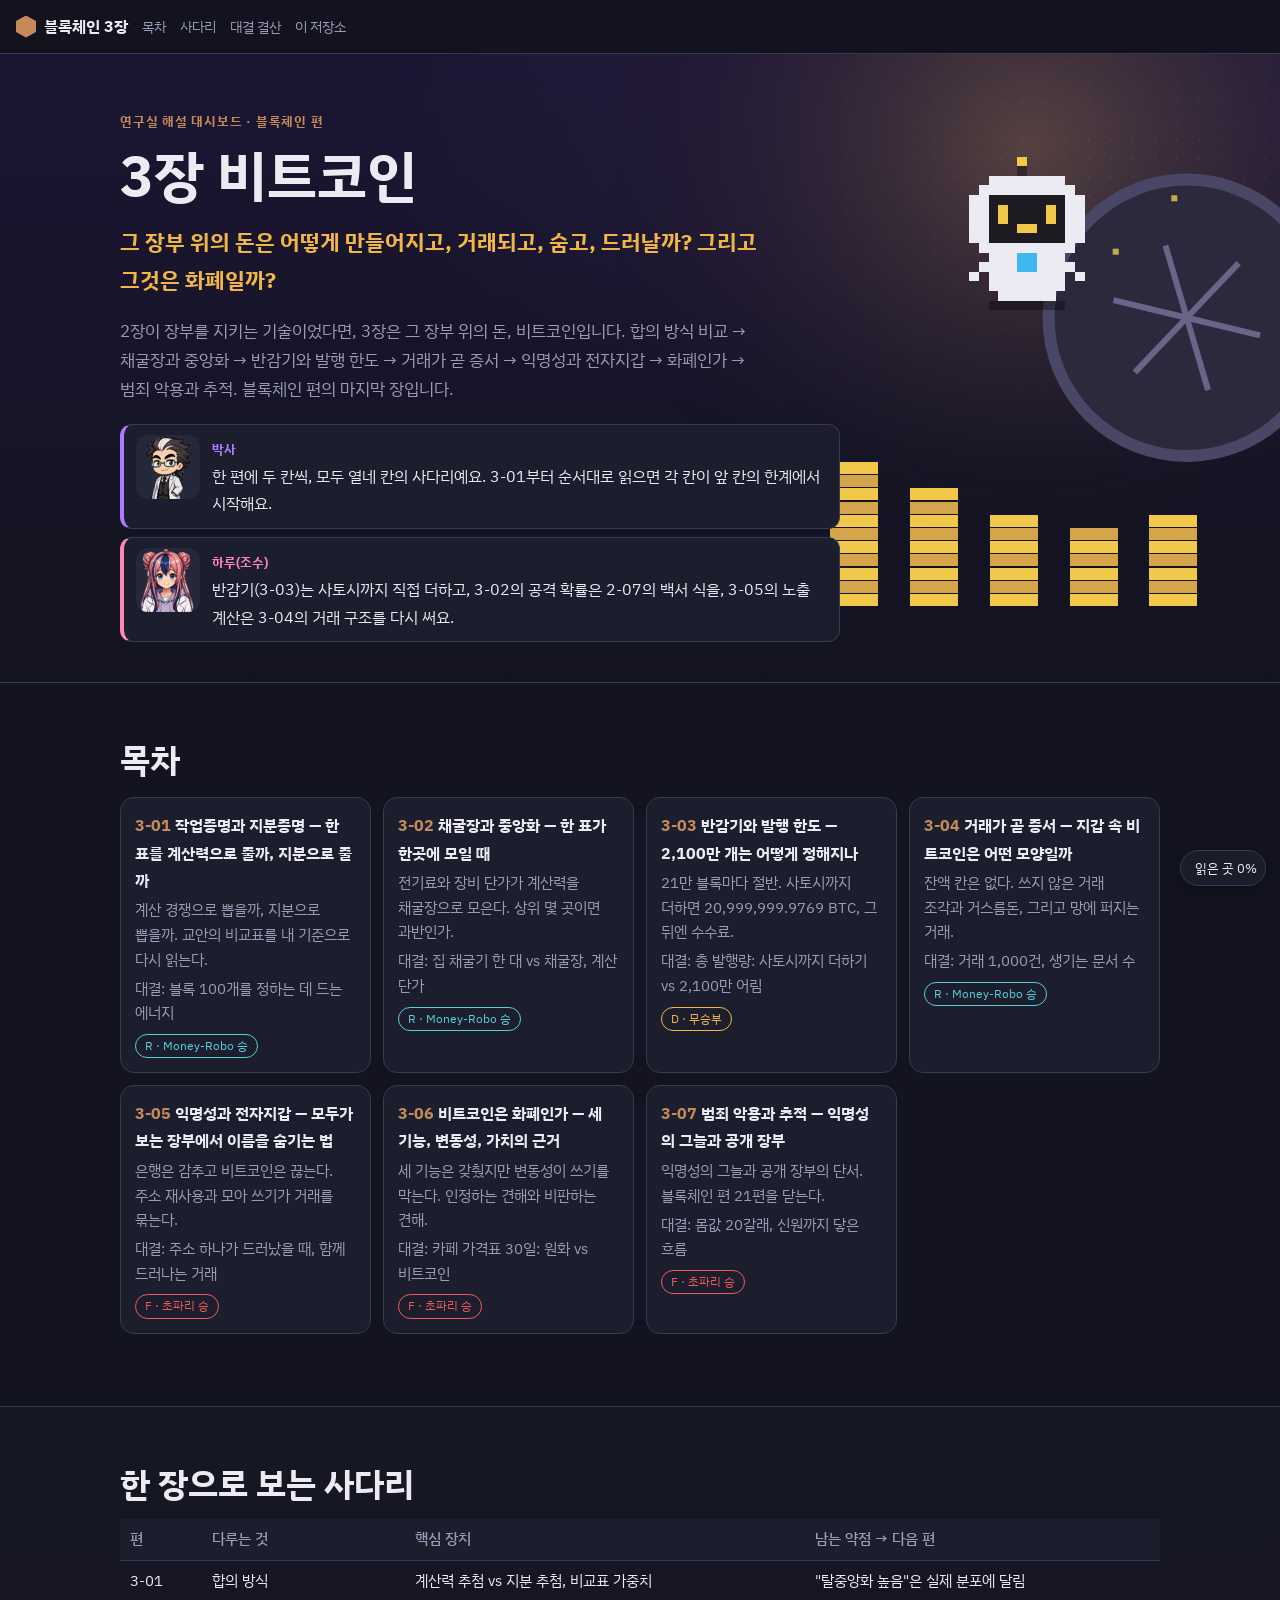
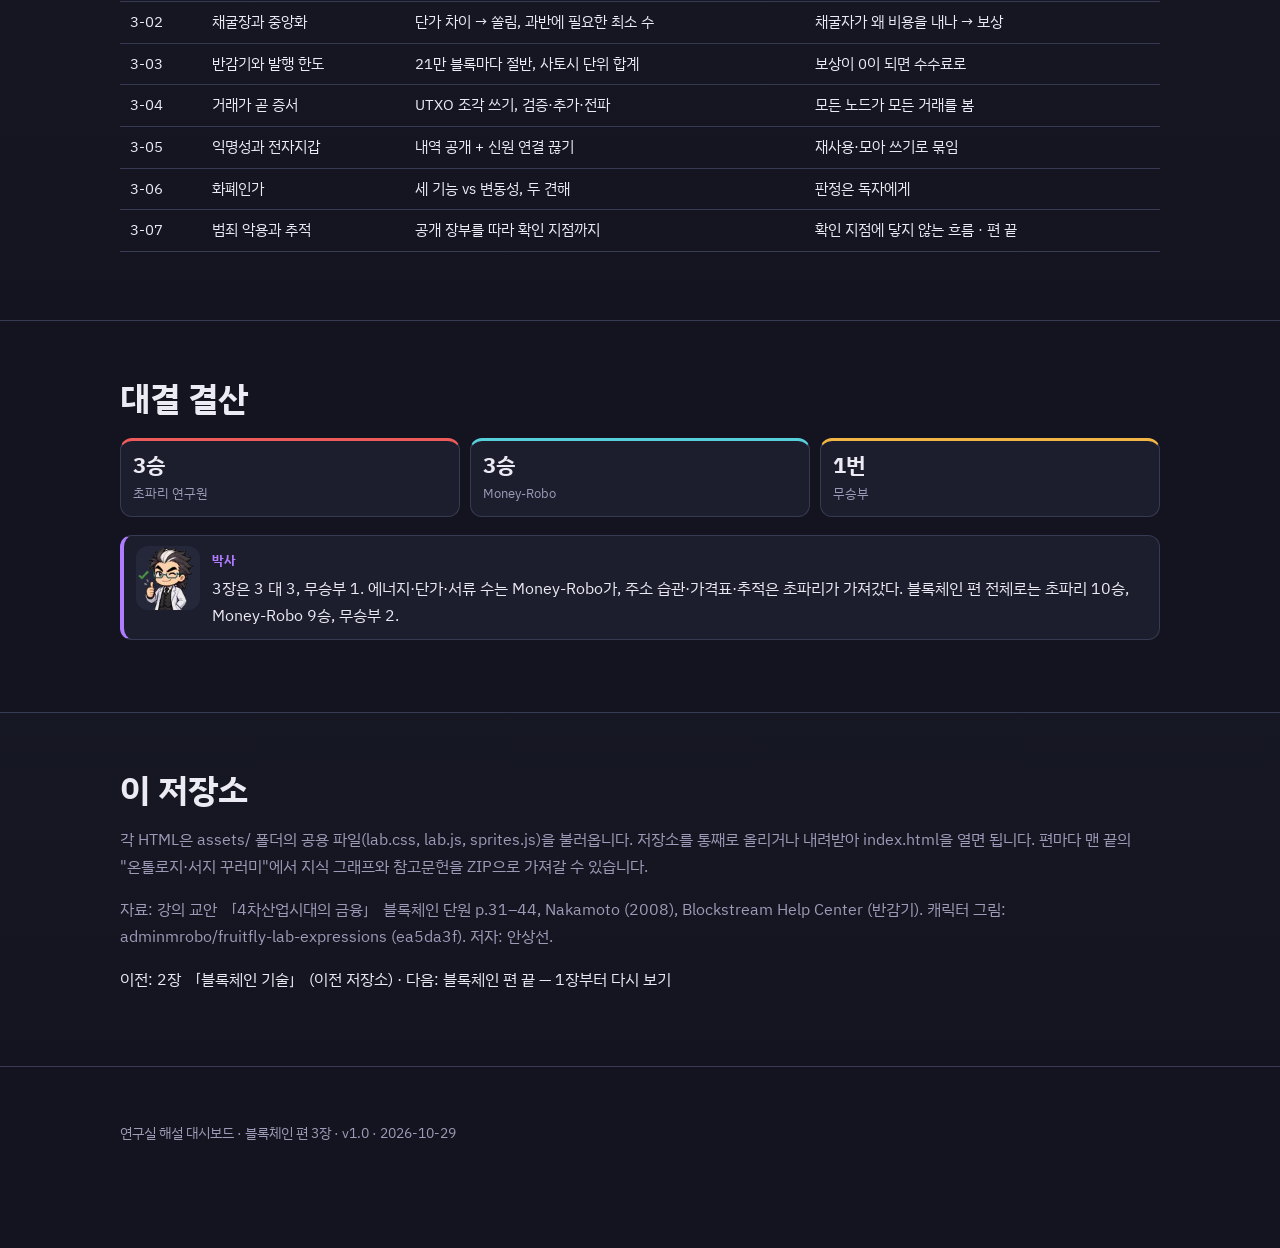
==== index.html @ 2d7704e0 "Add files via upload" ====
<!DOCTYPE html><html lang="ko"><head>
<meta charset="utf-8"><meta name="viewport" content="width=device-width, initial-scale=1, viewport-fit=cover">
<title>블록체인 3장 비트코인</title>
<meta name="description" content="블록체인 편 3장 「비트코인」 목차: 합의 방식, 채굴장, 반감기, 거래, 익명성, 화폐성, 범죄 악용과 추적의 일곱 편">
<link rel="preconnect" href="https://fonts.googleapis.com"><link rel="preconnect" href="https://fonts.gstatic.com" crossorigin>
<link href="https://fonts.googleapis.com/css2?family=IBM+Plex+Sans+KR:wght@400;500;700&display=swap" rel="stylesheet">
<link rel="stylesheet" href="assets/lab.css">
</head><body>
<div id="prog" aria-hidden="true"></div>
<nav class="top" aria-label="바로가기"><a class="logo" href="index.html"><i></i>블록체인 3장</a><a class="l" href="#toc">목차</a><a class="l" href="#ladder">사다리</a><a class="l" href="#score">대결 결산</a><a class="l" href="#about">이 저장소</a></nav>
<header class="hero" id="top"><div class="hex"></div>
  <div class="hero-bg" data-img="bg_ch3_index" role="img" aria-label="금화와 장부가 쌓인 회계실을 픽셀로 그린 배경"><canvas id="heroCv" aria-hidden="true"></canvas></div>
  <div class="wrap"><div class="hero-text">
    <div class="eyebrow">연구실 해설 대시보드 · 블록체인 편</div>
    <h1>3장 비트코인</h1>
    <p class="q">그 장부 위의 돈은 어떻게 만들어지고, 거래되고, 숨고, 드러날까? 그리고 그것은 화폐일까?</p>
    <p class="lead">2장이 장부를 지키는 기술이었다면, 3장은 그 장부 위의 돈, 비트코인입니다. 합의 방식 비교 → 채굴장과 중앙화 → 반감기와 발행 한도 → 거래가 곧 증서 → 익명성과 전자지갑 → 화폐인가 → 범죄 악용과 추적. 블록체인 편의 마지막 장입니다.</p></div>
    <div class="dialog"><div class="say " data-who="doc"><img class="who" data-who="doc" data-mood="front" data-img="doc_e08" alt="" aria-hidden="true"><div><b class="name">박사</b><p>한 편에 두 칸씩, 모두 열네 칸의 사다리예요. 3-01부터 순서대로 읽으면 각 칸이 앞 칸의 한계에서 시작해요.</p></div></div>
    <div class="say " data-who="asst"><img class="who" data-who="asst" data-mood="smile" data-img="asst_e13" alt="" aria-hidden="true"><div><b class="name">하루(조수)</b><p>반감기(3-03)는 사토시까지 직접 더하고, 3-02의 공격 확률은 2-07의 백서 식을, 3-05의 노출 계산은 3-04의 거래 구조를 다시 써요.</p></div></div></div>
  </div></header>
<section class="level" id="toc"><div class="wrap"><h2>목차</h2><div class="toc"><a href="3-01_pow-vs-pos.html"><span class="n">3-01</span> <b>작업증명과 지분증명 — 한 표를 계산력으로 줄까, 지분으로 줄까</b><p>계산 경쟁으로 뽑을까, 지분으로 뽑을까. 교안의 비교표를 내 기준으로 다시 읽는다.</p><p class="glabel">대결: 블록 100개를 정하는 데 드는 에너지</p><span class="res" style="color:var(--c-robo);border-color:var(--c-robo)">R · Money-Robo 승</span></a><a href="3-02_mining-farms.html"><span class="n">3-02</span> <b>채굴장과 중앙화 — 한 표가 한곳에 모일 때</b><p>전기료와 장비 단가가 계산력을 채굴장으로 모은다. 상위 몇 곳이면 과반인가.</p><p class="glabel">대결: 집 채굴기 한 대 vs 채굴장, 계산 단가</p><span class="res" style="color:var(--c-robo);border-color:var(--c-robo)">R · Money-Robo 승</span></a><a href="3-03_halving-and-cap.html"><span class="n">3-03</span> <b>반감기와 발행 한도 — 2,100만 개는 어떻게 정해지나</b><p>21만 블록마다 절반. 사토시까지 더하면 20,999,999.9769 BTC, 그 뒤엔 수수료.</p><p class="glabel">대결: 총 발행량: 사토시까지 더하기 vs 2,100만 어림</p><span class="res" style="color:var(--amber);border-color:var(--amber)">D · 무승부</span></a><a href="3-04_tx-is-the-note.html"><span class="n">3-04</span> <b>거래가 곧 증서 — 지갑 속 비트코인은 어떤 모양일까</b><p>잔액 칸은 없다. 쓰지 않은 거래 조각과 거스름돈, 그리고 망에 퍼지는 거래.</p><p class="glabel">대결: 거래 1,000건, 생기는 문서 수</p><span class="res" style="color:var(--c-robo);border-color:var(--c-robo)">R · Money-Robo 승</span></a><a href="3-05_pseudonymous-wallet.html"><span class="n">3-05</span> <b>익명성과 전자지갑 — 모두가 보는 장부에서 이름을 숨기는 법</b><p>은행은 감추고 비트코인은 끊는다. 주소 재사용과 모아 쓰기가 거래를 묶는다.</p><p class="glabel">대결: 주소 하나가 드러났을 때, 함께 드러나는 거래</p><span class="res" style="color:var(--c-fly);border-color:var(--c-fly)">F · 초파리 승</span></a><a href="3-06_is-it-money.html"><span class="n">3-06</span> <b>비트코인은 화폐인가 — 세 기능, 변동성, 가치의 근거</b><p>세 기능은 갖췄지만 변동성이 쓰기를 막는다. 인정하는 견해와 비판하는 견해.</p><p class="glabel">대결: 카페 가격표 30일: 원화 vs 비트코인</p><span class="res" style="color:var(--c-fly);border-color:var(--c-fly)">F · 초파리 승</span></a><a href="3-07_misuse-and-tracing.html"><span class="n">3-07</span> <b>범죄 악용과 추적 — 익명성의 그늘과 공개 장부</b><p>익명성의 그늘과 공개 장부의 단서. 블록체인 편 21편을 닫는다.</p><p class="glabel">대결: 몸값 20갈래, 신원까지 닿은 흐름</p><span class="res" style="color:var(--c-fly);border-color:var(--c-fly)">F · 초파리 승</span></a></div></div></section>
<section class="level" id="ladder"><div class="wrap"><h2>한 장으로 보는 사다리</h2>
  <div class="tw"><table class="tb"><thead><tr><th>편</th><th>다루는 것</th><th>핵심 장치</th><th>남는 약점 → 다음 편</th></tr></thead><tbody>
  <tr><td>3-01</td><td>합의 방식</td><td>계산력 추첨 vs 지분 추첨, 비교표 가중치</td><td>"탈중앙화 높음"은 실제 분포에 달림</td></tr>
  <tr><td>3-02</td><td>채굴장과 중앙화</td><td>단가 차이 → 쏠림, 과반에 필요한 최소 수</td><td>채굴자가 왜 비용을 내나 → 보상</td></tr>
  <tr><td>3-03</td><td>반감기와 발행 한도</td><td>21만 블록마다 절반, 사토시 단위 합계</td><td>보상이 0이 되면 수수료로</td></tr>
  <tr><td>3-04</td><td>거래가 곧 증서</td><td>UTXO 조각 쓰기, 검증·추가·전파</td><td>모든 노드가 모든 거래를 봄</td></tr>
  <tr><td>3-05</td><td>익명성과 전자지갑</td><td>내역 공개 + 신원 연결 끊기</td><td>재사용·모아 쓰기로 묶임</td></tr>
  <tr><td>3-06</td><td>화폐인가</td><td>세 기능 vs 변동성, 두 견해</td><td>판정은 독자에게</td></tr>
  <tr><td>3-07</td><td>범죄 악용과 추적</td><td>공개 장부를 따라 확인 지점까지</td><td>확인 지점에 닿지 않는 흐름 · 편 끝</td></tr></tbody></table></div>
</div></section>
<section class="level" id="score"><div class="wrap"><h2>대결 결산</h2>
  <section class="kpis"><div class="kpi" style="border-top-color:var(--c-fly)"><b>3승</b><span>초파리 연구원</span></div><div class="kpi" style="border-top-color:var(--c-robo)"><b>3승</b><span>Money-Robo</span></div><div class="kpi a"><b>1번</b><span>무승부</span></div></section>
  <div class="say " data-who="doc"><img class="who" data-who="doc" data-mood="judge" data-img="doc_e10" alt="" aria-hidden="true"><div><b class="name">박사</b><p>3장은 3 대 3, 무승부 1. 에너지·단가·서류 수는 Money-Robo가, 주소 습관·가격표·추적은 초파리가 가져갔다. 블록체인 편 전체로는 초파리 10승, Money-Robo 9승, 무승부 2.</p></div></div>
</div></section>
<section class="level" id="about"><div class="wrap"><h2>이 저장소</h2>
  <p class="sub">각 HTML은 assets/ 폴더의 공용 파일(lab.css, lab.js, sprites.js)을 불러옵니다. 저장소를 통째로 올리거나 내려받아 index.html을 열면 됩니다. 편마다 맨 끝의 "온톨로지·서지 꾸러미"에서 지식 그래프와 참고문헌을 ZIP으로 가져갈 수 있습니다.</p>
  <p class="sub">자료: 강의 교안 「4차산업시대의 금융」 블록체인 단원 p.31–44, Nakamoto (2008), Blockstream Help Center (반감기). 캐릭터 그림: adminmrobo/fruitfly-lab-expressions (ea5da3f). 저자: 안상선.</p>
  <p class="pn">이전: 2장 「블록체인 기술」 (이전 저장소) · 다음: 블록체인 편 끝 — 1장부터 다시 보기</p>
</div></section>
<footer><div class="wrap"><p>연구실 해설 대시보드 · 블록체인 편 3장 · v1.0 · 2026-10-29</p></div></footer>
<div id="tip"></div><div id="study"><span id="stTxt">읽은 곳 0%</span><button id="stBtn" hidden>밑줄</button></div>
<script src="assets/sprites.js"></script><script src="assets/lab.js"></script>
<script>Cast.fill();heroArt('C');requestAnimationFrame(loop);addEventListener('scroll',function(){var h=document.documentElement,p=Math.round(100*h.scrollTop/Math.max(1,h.scrollHeight-h.clientHeight));$('#prog').style.width=p+'%';$('#stTxt').textContent='읽은 곳 '+p+'%';},{passive:true});</script>
</body></html>
---- assets/lab.css ----
:root{
  --bg:#13141f; --panel:#1c1e2d; --panel2:#25283a; --rule:#363a52;
  --text:#eceaf3; --muted:#9d9bb8;
  --stain:#d672d6; --gfp:#5ee39c; --eye:#f0604d; --amber:#f1b646; --info:#82b8ff;
  --c-doc:#b07cff; --c-asst:#ff86b8; --c-fly:#ef5b5b; --c-robo:#57d0dc;
  --accent:#c48a5a;
  color-scheme:dark;
}
*{box-sizing:border-box}
html{scroll-behavior:smooth;scroll-padding-top:64px}
body{margin:0;background:var(--bg);color:var(--text);font:16px/1.7 "IBM Plex Sans KR","Apple SD Gothic Neo","Malgun Gothic","Noto Sans KR",system-ui,sans-serif;overflow-x:hidden}
h1,h2{text-wrap:balance}
h1,h2,h3,h4,p,li,td,th{word-break:keep-all;overflow-wrap:anywhere}
h1{font-size:clamp(32px,5vw,56px);line-height:1.15;margin:.2em 0 .3em}
h2{font-size:clamp(24px,3vw,34px);line-height:1.25;margin:0 0 .4em}
h3{font-size:19px;margin:1.4em 0 .5em}
h4{margin:0 0 .4em;font-size:16px}
a{color:var(--info)}
code,.mono{font-family:ui-monospace,"SFMono-Regular",Menlo,Consolas,monospace;font-size:.92em}
.wrap{max-width:1080px;margin:0 auto;padding-left:max(20px,env(safe-area-inset-left,0px));padding-right:max(20px,env(safe-area-inset-right,0px))}
@media (max-width:520px){.wrap{padding-left:max(16px,env(safe-area-inset-left,0px));padding-right:max(16px,env(safe-area-inset-right,0px))}}
body::before{content:"";position:fixed;inset:0 0 auto;height:env(safe-area-inset-top,0px);z-index:55;background:#13141f}
button{font:inherit}
:focus-visible{outline:2px solid var(--amber);outline-offset:2px}

/* nav */
nav.top{position:sticky;top:env(safe-area-inset-top,0px);z-index:50;height:54px;display:flex;align-items:center;gap:14px;padding-left:max(16px,env(safe-area-inset-left,0px));padding-right:max(16px,env(safe-area-inset-right,0px));background:rgba(19,20,31,.82);backdrop-filter:blur(10px);-webkit-backdrop-filter:blur(10px);border-bottom:1px solid var(--rule);overflow-x:auto;white-space:nowrap;scrollbar-width:none}
nav.top::-webkit-scrollbar{display:none}
nav.top .logo{font-weight:700;color:var(--text);text-decoration:none;display:flex;align-items:center;gap:8px;flex:0 0 auto}
nav.top .logo i{width:20px;height:22px;background:var(--accent);clip-path:polygon(50% 0,100% 25%,100% 75%,50% 100%,0 75%,0 25%);display:inline-block}
nav.top a.l{color:var(--muted);text-decoration:none;font-size:14px;flex:0 0 auto}
nav.top a.l:hover{color:var(--text)}
#prog{position:fixed;top:0;left:0;height:3px;background:var(--gfp);width:0;z-index:60}

/* hero */
header.hero{position:relative;overflow:hidden;padding:56px 0 40px;border-bottom:1px solid var(--rule);background:radial-gradient(1200px 600px at 85% 10%,#2a2040 0%,transparent 60%),linear-gradient(180deg,#1b1533,#13141f)}
header.hero .hex{position:absolute;inset:0;pointer-events:none;opacity:.5;
  background-image:radial-gradient(circle at 50% 50%,rgba(196,138,90,.18) 1.2px,transparent 1.6px);background-size:22px 19px;
  -webkit-mask-image:radial-gradient(600px 420px at 88% 18%,#000 0%,transparent 75%);mask-image:radial-gradient(600px 420px at 88% 18%,#000 0%,transparent 75%)}
.hero-bg{position:absolute;right:0;top:0;width:52%;height:100%;pointer-events:none}
.hero-bg canvas{width:100%;height:100%;display:block;image-rendering:pixelated}
.hero-text{position:relative;max-width:640px}
header.hero .wrap{position:relative;z-index:1}
.eyebrow{color:var(--accent);font-weight:700;letter-spacing:.06em;font-size:13px}
.lead{color:var(--muted);font-size:17px}
.q{font-size:clamp(18px,2.2vw,22px);font-weight:700;color:var(--amber);margin:.4em 0 .8em}
@media (max-width:980px){.hero-bg{opacity:.22;width:100%}}

/* kpis */
.kpis{display:grid;grid-template-columns:repeat(auto-fit,minmax(150px,1fr));gap:10px;margin:18px 0}
.kpi{background:var(--panel);border:1px solid var(--rule);border-radius:12px;padding:10px 12px;border-top:3px solid var(--muted)}
.kpi b{display:block;font-size:22px;font-variant-numeric:tabular-nums;line-height:1.3}
.kpi span{font-size:13px;color:var(--muted)}
.kpi sup{color:var(--amber);font-size:11px}
.kpi.g{border-top-color:var(--gfp)}.kpi.m{border-top-color:var(--stain)}.kpi.r{border-top-color:var(--eye)}.kpi.a{border-top-color:var(--amber)}
@media (max-width:460px){.kpis{grid-template-columns:1fr 1fr}}

/* dialog */
.dialog{position:relative;display:grid;gap:8px;margin-top:20px;max-width:720px}
.say{display:flex;gap:12px;align-items:flex-start;background:var(--panel);border:1px solid var(--rule);border-left:4px solid var(--muted);border-radius:12px;padding:10px 12px;margin:16px 0}
.dialog .say{margin:0}
.say p{margin:.1em 0 0}
.say .name{font-size:13px}
.say[data-who=doc]{border-left-color:var(--c-doc)}.say[data-who=doc] .name{color:var(--c-doc)}
.say[data-who=asst]{border-left-color:var(--c-asst)}.say[data-who=asst] .name{color:var(--c-asst)}
.say[data-who=fly]{border-left-color:var(--c-fly)}.say[data-who=fly] .name{color:var(--c-fly)}
.say[data-who=robo]{border-left-color:var(--c-robo)}.say[data-who=robo] .name{color:var(--c-robo)}
img.who{width:64px;height:64px;flex:0 0 64px;object-fit:contain;image-rendering:auto;background:var(--panel2);border-radius:12px}
@media (max-width:520px){img.who{width:52px;height:52px;flex-basis:52px}}

/* sections */
section.level{padding:56px 0;border-bottom:1px solid var(--rule)}
section.level:nth-of-type(even){background:linear-gradient(180deg,rgba(28,30,45,.35),transparent)}
.sub{color:var(--muted);margin:0 0 1em}
.steps{display:grid;grid-template-columns:repeat(3,1fr);gap:12px;margin:16px 0}
.steps>div{background:var(--panel);border:1px solid var(--rule);border-radius:14px;padding:14px}
.steps b.n{display:inline-grid;place-items:center;width:28px;height:30px;background:var(--accent);color:#13141f;clip-path:polygon(50% 0,100% 25%,100% 75%,50% 100%,0 75%,0 25%);font-size:14px;margin-right:6px}
@media (max-width:860px){.steps{grid-template-columns:1fr}}
.cast{display:grid;grid-template-columns:repeat(4,1fr);gap:12px;margin:16px 0}
.cast>div{background:var(--panel);border:1px solid var(--rule);border-radius:14px;padding:12px;display:flex;gap:10px;align-items:flex-start}
.cast b{display:block}
.cast small{color:var(--muted);display:block;line-height:1.5}
@media (max-width:860px){.cast{grid-template-columns:1fr 1fr}}
@media (max-width:520px){.cast{grid-template-columns:1fr}}

.lvhead{display:flex;flex-wrap:wrap;align-items:center;gap:6px 14px;margin-bottom:14px}
.lvhead h2{margin:0;flex:1 1 300px}
.lvhead .sub{flex:1 1 100%;margin:0}
.hexno{width:58px;height:64px;flex:0 0 58px;display:grid;place-items:center;background:var(--accent);color:#13141f;font-weight:700;font-size:24px;line-height:1;clip-path:polygon(50% 0,100% 25%,100% 75%,50% 100%,0 75%,0 25%);text-align:center}
.hexno small{display:block;font-size:10px;font-weight:500;margin-top:2px}
.lvtag{display:inline-block;font-size:12.5px;padding:2px 10px;border-radius:999px;border:1px solid var(--rule);color:var(--muted);margin:2px 6px 2px 0;background:var(--panel)}
.lvtag.g{color:var(--gfp);border-color:rgba(94,227,156,.4)}
.lvtag.r{color:var(--eye);border-color:rgba(240,96,77,.4)}

.pair{display:grid;grid-template-columns:1fr 1fr;gap:12px;margin:16px 0}
.pair>div{background:var(--panel);border:1px solid var(--rule);border-radius:14px;padding:14px}
.pair p{margin:.3em 0 0}
.tag{display:inline-block;font-size:12.5px;font-weight:700;padding:2px 10px;border-radius:6px}
.tag.fly{background:rgba(240,96,77,.14);color:var(--eye)}
.tag.nn{background:rgba(214,114,214,.14);color:var(--stain)}
.pair .lim{margin-top:8px}
@media (max-width:760px){.pair{grid-template-columns:1fr}}

.panel{background:var(--panel);border:1px solid var(--rule);border-radius:16px;padding:14px;margin:16px 0}
.panel h3{margin:.8em 0 .4em;color:var(--info);font-size:16px}
.panel h3:first-child{margin-top:0}
.cwrap{overflow-x:auto;border-radius:10px;background:#161826;border:1px solid var(--rule)}
.cwrap canvas{display:block;width:100%}
.cwrap canvas.wide{min-width:680px}
.ctrl{display:flex;flex-wrap:wrap;gap:10px 18px;align-items:center;margin:12px 0 4px}
.group{display:flex;flex-wrap:wrap;align-items:center;gap:6px}
.glabel{font-size:13px;color:var(--muted)}
.val{font-variant-numeric:tabular-nums;min-width:3ch;font-weight:700}
.bt{background:var(--panel2);color:var(--text);border:1px solid var(--rule);border-radius:9px;padding:6px 12px;cursor:pointer;font-size:14px}
.bt:hover{border-color:var(--muted)}
.bt.primary{background:rgba(94,227,156,.14);border-color:rgba(94,227,156,.55);color:var(--gfp)}
.bt.warn{background:rgba(240,96,77,.12);border-color:rgba(240,96,77,.5);color:#ff8f80}
.bt[aria-pressed=true]{background:var(--gfp);color:#13141f;border-color:var(--gfp)}
.bt.warn[aria-pressed=true]{background:var(--eye);color:#13141f;border-color:var(--eye)}
input[type=range]{accent-color:var(--gfp);width:150px}
input[type=text]{background:#161826;color:var(--text);border:1px solid var(--rule);border-radius:8px;padding:7px 10px;font:inherit;width:100%}
.eq{background:#161826;border:1px dashed var(--rule);border-radius:10px;padding:8px 12px;font-variant-numeric:tabular-nums;margin:8px 0;overflow-x:auto}
.eq b{color:var(--gfp)}.eq em{color:var(--stain);font-style:normal}.eq i{color:var(--amber);font-style:normal}
.insight p{margin:.4em 0;padding:8px 12px;border-radius:10px;background:var(--panel2);border-left:3px solid var(--muted)}
.insight p.g{border-left-color:var(--gfp)}.insight p.m{border-left-color:var(--stain)}.insight p.r{border-left-color:var(--eye)}.insight p.a{border-left-color:var(--amber)}
.flow{display:flex;flex-wrap:wrap;gap:6px;margin:10px 0}
.flow span.s{font-size:13px;padding:3px 10px;border-radius:999px;background:var(--panel2);border:1px solid var(--rule);color:var(--muted)}
.flow span.s.on{border-color:var(--gfp);color:var(--gfp)}
.flow span.s.done{color:var(--text)}

.explain{background:rgba(241,182,70,.07);border:1px solid rgba(241,182,70,.35);border-radius:14px;padding:14px 16px;margin:16px 0}
.explain h4{color:var(--amber)}
.explain ol,.explain ul{margin:.3em 0;padding-left:1.3em}
.explain .lim,.lim{color:var(--muted);font-size:14px}
.lim::before{content:"비유의 한계 · ";color:var(--amber);font-weight:700}
.explain .limit{color:#ffb3a8}
details.math{background:var(--panel);border:1px solid var(--rule);border-radius:12px;padding:10px 14px;margin:12px 0}
details.math summary{cursor:pointer;color:var(--info);font-weight:700}
.bridge{border-radius:14px;padding:12px 14px;margin:12px 0;border:1px solid}
.bridge.gen{background:rgba(130,184,255,.07);border-color:rgba(130,184,255,.4)}
.bridge.field{background:rgba(240,96,77,.07);border-color:rgba(240,96,77,.4)}
.bridge h4{margin:0 0 .3em}
.bridge.gen h4{color:var(--info)}.bridge.field h4{color:var(--eye)}
.bridge p{margin:.2em 0}

.tw{overflow-x:auto;margin:12px 0}
table.tb{border-collapse:collapse;width:100%;min-width:560px;font-size:14.5px}
.tb th,.tb td{border-bottom:1px solid var(--rule);padding:8px 10px;text-align:left;vertical-align:top}
.tb th{color:var(--muted);font-weight:500;background:var(--panel)}
.tb td.g{color:var(--gfp)}.tb td.r{color:#ff8f80}

/* hash blocks */
.hashbox{font-family:ui-monospace,Menlo,Consolas,monospace;font-size:13px;word-break:break-all;background:#161826;border:1px solid var(--rule);border-radius:8px;padding:8px 10px;margin:6px 0}
.hashbox mark{background:rgba(240,96,77,.28);color:#ffd2cc;border-radius:2px}
.chain{display:grid;grid-template-columns:repeat(4,minmax(200px,1fr));gap:10px;overflow-x:auto;padding-bottom:4px}
.blk{background:var(--panel2);border:1px solid var(--rule);border-top:3px solid var(--gfp);border-radius:12px;padding:10px;font-size:13px;min-width:200px}
.blk.bad{border-top-color:var(--eye);background:rgba(240,96,77,.08)}
.blk .h{font-family:ui-monospace,Menlo,Consolas,monospace;font-size:12px;word-break:break-all;color:var(--muted)}
.blk .h.bad{color:#ff8f80}
.blk b{font-size:14px}

/* cards grid */
.cards{display:grid;grid-template-columns:repeat(3,1fr);gap:12px;margin:14px 0}
.cards>div{background:var(--panel);border:1px solid var(--rule);border-radius:14px;padding:14px}
.cards h4{margin-bottom:.2em}
.cards p{margin:.2em 0;font-size:15px}
@media (max-width:860px){.cards{grid-template-columns:1fr}}

/* duel */
.duel{background:var(--panel);border:1px solid var(--rule);border-radius:18px;padding:16px;margin:16px 0}
.duelhead{display:grid;grid-template-columns:1fr auto 1fr;align-items:center;gap:10px;text-align:center}
.duelhead img[data-who]{width:144px;height:144px;object-fit:contain;max-width:100%}
@media (max-width:520px){.duelhead img[data-who]{width:104px;height:104px}}
.vs{font-weight:700;font-size:28px;color:var(--amber)}
.choices{display:grid;grid-template-columns:1fr 1fr;gap:12px;margin:12px 0}
.choice{background:var(--panel2);border:1px solid var(--rule);border-radius:12px;padding:12px}
.choice.fly{border-top:3px solid var(--c-fly)}.choice.robo{border-top:3px solid var(--c-robo)}
.choice p{margin:.2em 0}
@media (max-width:620px){.choices{grid-template-columns:1fr}}
.guess{display:flex;flex-wrap:wrap;gap:8px;justify-content:center;margin:10px 0}
.duel .after{display:none}
.duel.open .after{display:block}
.bars{display:grid;gap:10px;margin:12px 0}
.barrow{display:grid;grid-template-columns:150px 1fr 120px;align-items:center;gap:10px;font-variant-numeric:tabular-nums}
.barrow .track{height:22px;background:#161826;border-radius:6px;overflow:hidden;border:1px solid var(--rule)}
.barrow .fill{height:100%;border-radius:6px}
.barrow b{font-size:18px;text-align:right}
@media (max-width:520px){.barrow{grid-template-columns:96px 1fr 80px;font-size:13px}}
.score{display:flex;justify-content:center;gap:24px;font-weight:700;margin:6px 0}
.score span.f{color:var(--c-fly)}.score span.r{color:var(--c-robo)}
.verdict{border-left-color:var(--c-doc)}

/* quiz */
.quiz{background:rgba(130,184,255,.06);border:1px solid rgba(130,184,255,.35);border-radius:14px;padding:12px 14px;margin:16px 0}
.quiz .qq{margin:10px 0}
.quiz .qq>p{margin:.2em 0 .4em;font-weight:700}
.quiz .qq>p:first-child::before{content:"Q. ";color:var(--info)}
.quiz .opts{display:flex;flex-wrap:wrap;gap:6px}
.quiz .opt{background:var(--panel2);border:1px solid var(--rule);color:var(--text);border-radius:9px;padding:5px 11px;cursor:pointer;font-size:14px;text-align:left}
.quiz .opt.ok{border-color:var(--gfp);color:var(--gfp)}
.quiz .opt.no{border-color:var(--eye);color:#ff8f80}
.quiz .fb{font-size:14px;margin:.4em 0 0;color:var(--muted)}
.quiz h4{color:var(--info)}

/* tooltip */
.jt{border-bottom:1.5px dotted var(--amber);cursor:help}
#tip{position:fixed;z-index:80;max-width:300px;background:#232638;border:1px solid var(--amber);border-radius:10px;padding:8px 11px;font-size:14px;line-height:1.55;display:none;box-shadow:0 6px 24px rgba(0,0,0,.4)}
#tip b{color:var(--amber)}#tip small{color:var(--muted);margin-left:6px}
#study{position:fixed;right:calc(14px + env(safe-area-inset-right,0px));bottom:calc(14px + env(safe-area-inset-bottom,0px));z-index:70;background:rgba(28,30,45,.94);border:1px solid var(--rule);border-radius:999px;padding:6px 8px 6px 14px;font-size:13px;display:flex;align-items:center;gap:10px;box-shadow:0 4px 18px rgba(0,0,0,.35)}
#study button{background:var(--panel2);border:1px solid var(--rule);color:var(--amber);border-radius:999px;padding:3px 10px;cursor:pointer;font-size:12.5px}
@media (max-width:520px){#study{left:calc(8px + env(safe-area-inset-left,0px));right:calc(8px + env(safe-area-inset-right,0px));justify-content:space-between}}

/* stage */
.stage{position:relative;border-radius:16px;overflow:hidden;border:1px solid var(--rule);background:radial-gradient(500px 220px at 50% 10%,rgba(241,182,70,.18),transparent 70%),linear-gradient(180deg,#221a35,#161826);padding:18px 12px 12px;display:flex;justify-content:center;align-items:flex-end;gap:2%;min-height:200px}
.stage img{width:23%;max-width:150px;height:auto;aspect-ratio:1;object-fit:contain}
.stage::after{content:"";position:absolute;left:0;right:0;bottom:0;height:28px;background:linear-gradient(0deg,rgba(196,138,90,.18),transparent)}

/* KG */
.kgtools{display:flex;flex-wrap:wrap;gap:8px;align-items:center;margin:10px 0}
.kgtools input{max-width:320px}
.chip{display:inline-block;font-size:12.5px;padding:3px 10px;border-radius:999px;border:1px solid var(--rule);background:var(--panel2);color:var(--muted);cursor:pointer}
.chip[aria-pressed=true]{color:#13141f;background:var(--gfp);border-color:var(--gfp)}
.kglist{display:grid;gap:8px;max-height:460px;overflow:auto;padding-right:4px}
.kgitem{background:var(--panel);border:1px solid var(--rule);border-radius:10px;padding:8px 12px}
.kgitem.hl{border-color:var(--amber)}
.kgitem .t{font-size:11.5px;padding:1px 8px;border-radius:999px;margin-right:6px;color:#13141f}
.kgitem p{margin:.2em 0;font-size:14px;color:var(--muted)}
.kggrid{display:grid;grid-template-columns:1.1fr 1fr;gap:14px}
@media (max-width:860px){.kggrid{grid-template-columns:1fr}}
.legend{display:flex;flex-wrap:wrap;gap:6px 14px;font-size:12.5px;color:var(--muted);margin:6px 0}
.legend i{display:inline-block;width:10px;height:10px;border-radius:50%;margin-right:4px;vertical-align:middle}
.reflist{display:grid;gap:10px}
.ref{background:var(--panel);border:1px solid var(--rule);border-radius:12px;padding:10px 12px;font-size:14.5px}
.badge{font-size:11.5px;padding:1px 8px;border-radius:999px;margin-left:6px;border:1px solid}
.badge.ok{color:var(--gfp);border-color:rgba(94,227,156,.5)}
.badge.no{color:var(--amber);border-color:rgba(241,182,70,.5)}
.badge.role{color:var(--info);border-color:rgba(130,184,255,.5)}
pre.cite{white-space:pre-wrap;word-break:break-all;background:#161826;border:1px solid var(--rule);border-radius:10px;padding:10px;font-size:13px;margin:6px 0}

footer{padding:40px 0 90px;color:var(--muted);font-size:14px}
footer h3{color:var(--text)}
.stampnote{display:inline-block;font-size:12px;color:var(--amber);border:1px solid rgba(241,182,70,.6);background:rgba(241,182,70,.12);border-radius:999px;padding:1px 9px}
@media (prefers-reduced-motion:reduce){*{scroll-behavior:auto!important;transition:none!important}}

#dlBox{display:none;margin-top:12px}#dlBox.on{display:block}#dlBox pre{max-height:260px;overflow:auto}
nav.path{display:flex;flex-wrap:wrap;gap:6px;margin:6px 0 14px}
.pchip{display:inline-flex;gap:6px;align-items:center;font-size:13.5px;padding:5px 12px;border-radius:999px;border:1px solid var(--rule);background:var(--panel);color:var(--muted);text-decoration:none}
.pchip b{color:var(--accent);font-variant-numeric:tabular-nums}
.pchip:hover{color:var(--text);border-color:var(--muted)}
.pchip.on{background:rgba(196,138,90,.18);border-color:var(--accent);color:var(--text)}
footer .pn a{color:var(--info)}
.guess .bt[aria-pressed=true]{background:var(--amber);border-color:var(--amber);color:#13141f}
.stage img{width:23%;max-width:150px}
/* index */
.toc{display:grid;grid-template-columns:repeat(auto-fill,minmax(250px,1fr));gap:12px;margin:16px 0}
.toc a{display:block;background:var(--panel);border:1px solid var(--rule);border-radius:14px;padding:14px;color:var(--text);text-decoration:none}
.toc a:hover{border-color:var(--accent)}
.toc .n{color:var(--accent);font-weight:700;font-variant-numeric:tabular-nums}
.toc p{margin:.3em 0 0;color:var(--muted);font-size:14.5px}
.toc .res{display:inline-block;margin-top:8px;font-size:12px;padding:1px 9px;border-radius:999px;border:1px solid var(--rule)}
.ref,.ref *{overflow-wrap:anywhere;word-break:break-word}
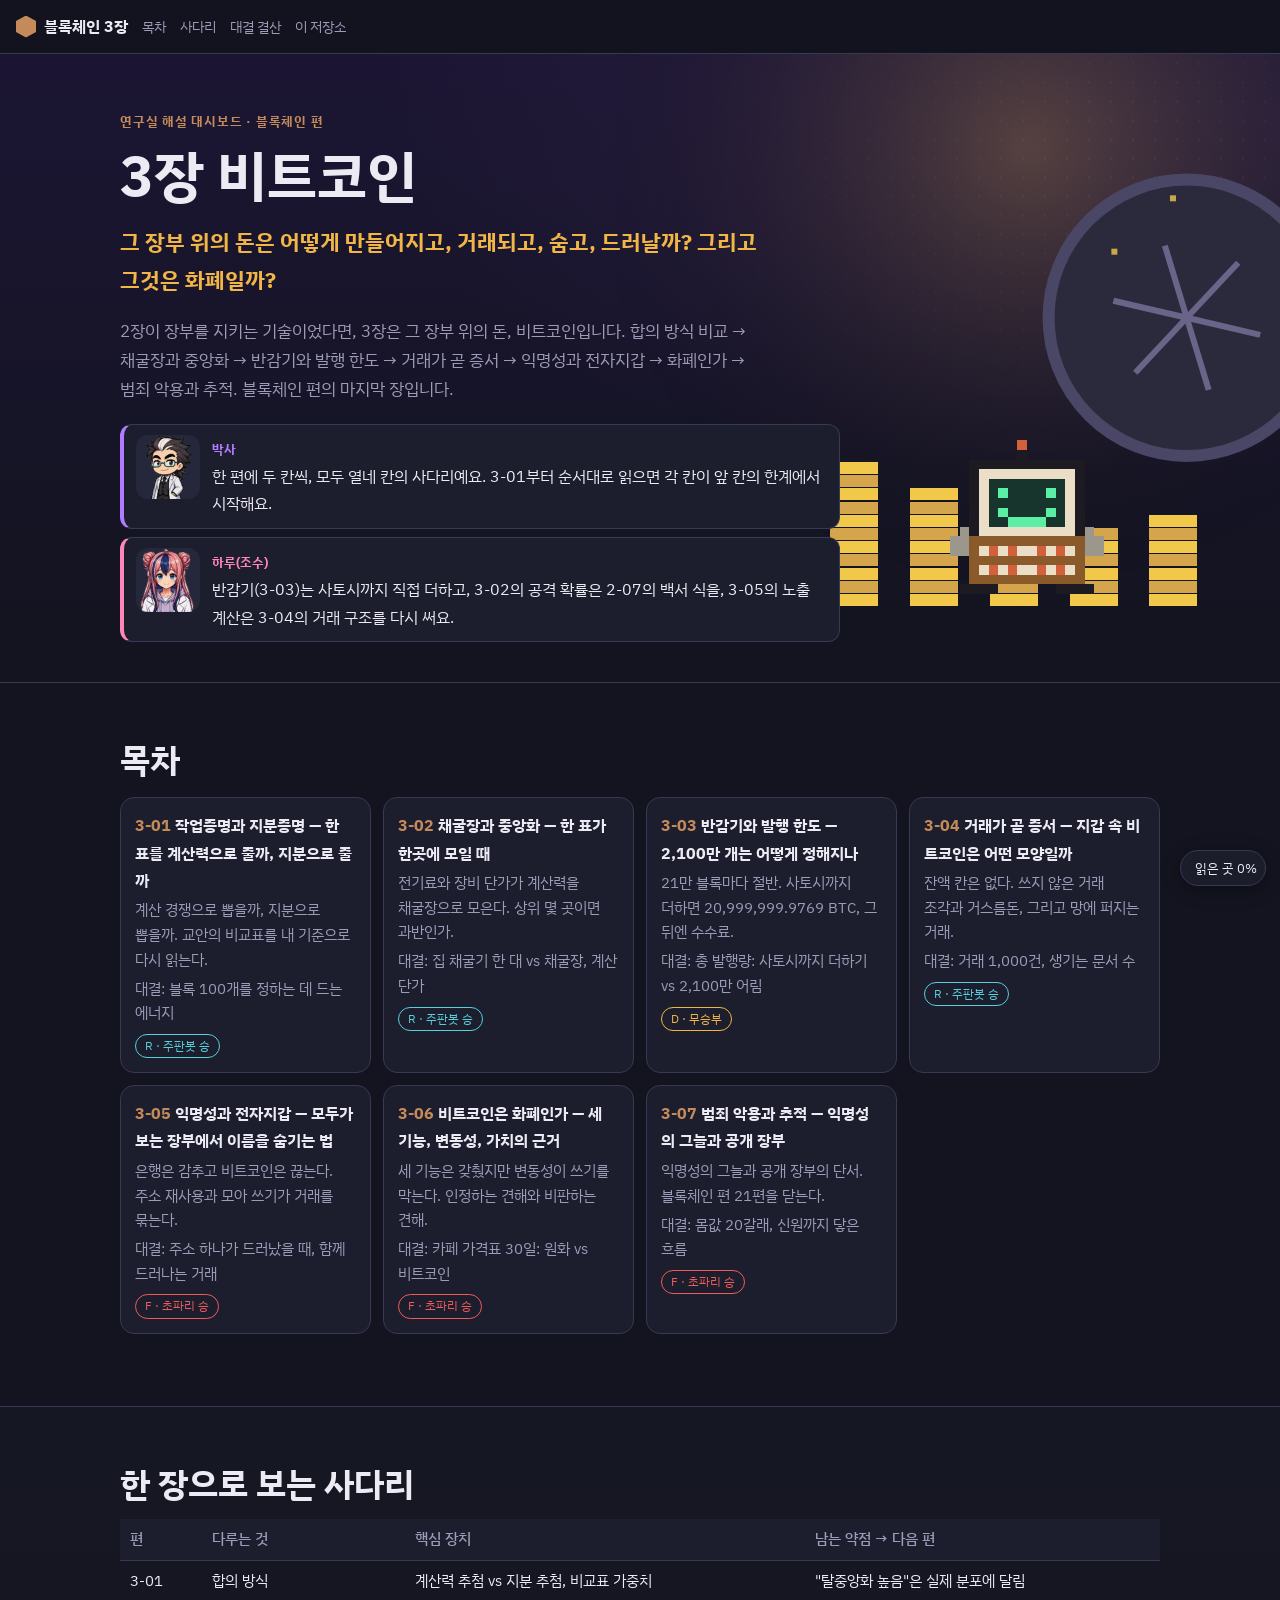
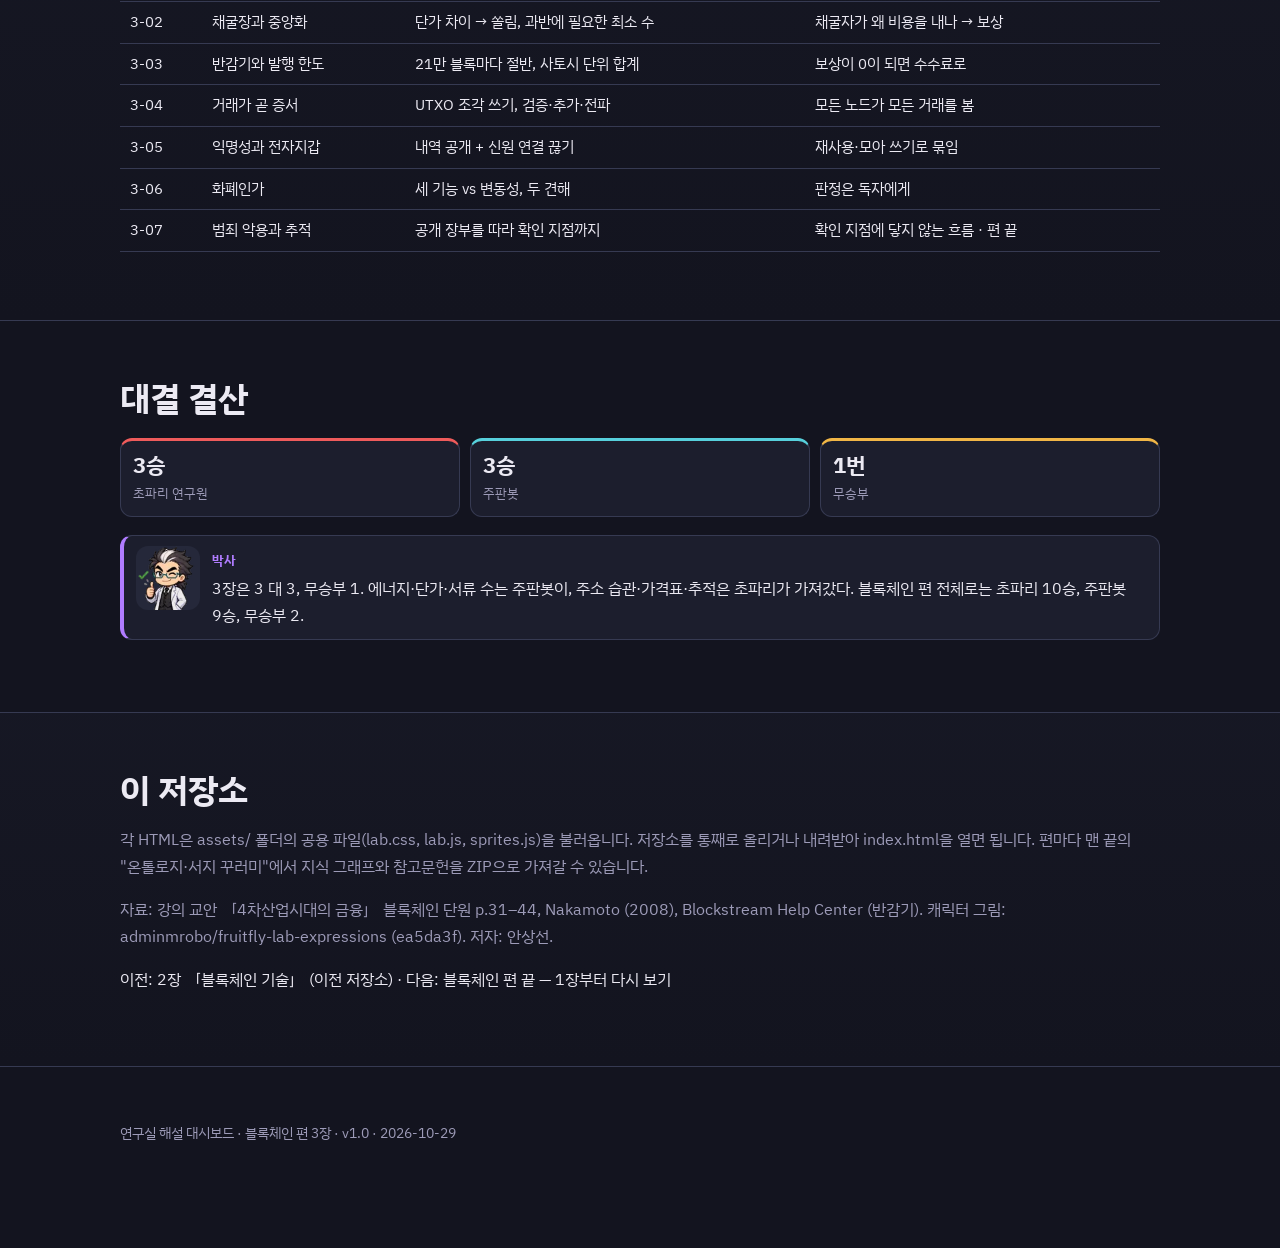
==== commit a66357fd: "연구실 로봇 교체: Money-Robo → 주판봇(AbaBot)" ====
--- a/index.html
+++ b/index.html
@@ -18,7 +18,7 @@
     <div class="dialog"><div class="say " data-who="doc"><img class="who" data-who="doc" data-mood="front" data-img="doc_e08" alt="" aria-hidden="true"><div><b class="name">박사</b><p>한 편에 두 칸씩, 모두 열네 칸의 사다리예요. 3-01부터 순서대로 읽으면 각 칸이 앞 칸의 한계에서 시작해요.</p></div></div>
     <div class="say " data-who="asst"><img class="who" data-who="asst" data-mood="smile" data-img="asst_e13" alt="" aria-hidden="true"><div><b class="name">하루(조수)</b><p>반감기(3-03)는 사토시까지 직접 더하고, 3-02의 공격 확률은 2-07의 백서 식을, 3-05의 노출 계산은 3-04의 거래 구조를 다시 써요.</p></div></div></div>
   </div></header>
-<section class="level" id="toc"><div class="wrap"><h2>목차</h2><div class="toc"><a href="3-01_pow-vs-pos.html"><span class="n">3-01</span> <b>작업증명과 지분증명 — 한 표를 계산력으로 줄까, 지분으로 줄까</b><p>계산 경쟁으로 뽑을까, 지분으로 뽑을까. 교안의 비교표를 내 기준으로 다시 읽는다.</p><p class="glabel">대결: 블록 100개를 정하는 데 드는 에너지</p><span class="res" style="color:var(--c-robo);border-color:var(--c-robo)">R · Money-Robo 승</span></a><a href="3-02_mining-farms.html"><span class="n">3-02</span> <b>채굴장과 중앙화 — 한 표가 한곳에 모일 때</b><p>전기료와 장비 단가가 계산력을 채굴장으로 모은다. 상위 몇 곳이면 과반인가.</p><p class="glabel">대결: 집 채굴기 한 대 vs 채굴장, 계산 단가</p><span class="res" style="color:var(--c-robo);border-color:var(--c-robo)">R · Money-Robo 승</span></a><a href="3-03_halving-and-cap.html"><span class="n">3-03</span> <b>반감기와 발행 한도 — 2,100만 개는 어떻게 정해지나</b><p>21만 블록마다 절반. 사토시까지 더하면 20,999,999.9769 BTC, 그 뒤엔 수수료.</p><p class="glabel">대결: 총 발행량: 사토시까지 더하기 vs 2,100만 어림</p><span class="res" style="color:var(--amber);border-color:var(--amber)">D · 무승부</span></a><a href="3-04_tx-is-the-note.html"><span class="n">3-04</span> <b>거래가 곧 증서 — 지갑 속 비트코인은 어떤 모양일까</b><p>잔액 칸은 없다. 쓰지 않은 거래 조각과 거스름돈, 그리고 망에 퍼지는 거래.</p><p class="glabel">대결: 거래 1,000건, 생기는 문서 수</p><span class="res" style="color:var(--c-robo);border-color:var(--c-robo)">R · Money-Robo 승</span></a><a href="3-05_pseudonymous-wallet.html"><span class="n">3-05</span> <b>익명성과 전자지갑 — 모두가 보는 장부에서 이름을 숨기는 법</b><p>은행은 감추고 비트코인은 끊는다. 주소 재사용과 모아 쓰기가 거래를 묶는다.</p><p class="glabel">대결: 주소 하나가 드러났을 때, 함께 드러나는 거래</p><span class="res" style="color:var(--c-fly);border-color:var(--c-fly)">F · 초파리 승</span></a><a href="3-06_is-it-money.html"><span class="n">3-06</span> <b>비트코인은 화폐인가 — 세 기능, 변동성, 가치의 근거</b><p>세 기능은 갖췄지만 변동성이 쓰기를 막는다. 인정하는 견해와 비판하는 견해.</p><p class="glabel">대결: 카페 가격표 30일: 원화 vs 비트코인</p><span class="res" style="color:var(--c-fly);border-color:var(--c-fly)">F · 초파리 승</span></a><a href="3-07_misuse-and-tracing.html"><span class="n">3-07</span> <b>범죄 악용과 추적 — 익명성의 그늘과 공개 장부</b><p>익명성의 그늘과 공개 장부의 단서. 블록체인 편 21편을 닫는다.</p><p class="glabel">대결: 몸값 20갈래, 신원까지 닿은 흐름</p><span class="res" style="color:var(--c-fly);border-color:var(--c-fly)">F · 초파리 승</span></a></div></div></section>
+<section class="level" id="toc"><div class="wrap"><h2>목차</h2><div class="toc"><a href="3-01_pow-vs-pos.html"><span class="n">3-01</span> <b>작업증명과 지분증명 — 한 표를 계산력으로 줄까, 지분으로 줄까</b><p>계산 경쟁으로 뽑을까, 지분으로 뽑을까. 교안의 비교표를 내 기준으로 다시 읽는다.</p><p class="glabel">대결: 블록 100개를 정하는 데 드는 에너지</p><span class="res" style="color:var(--c-robo);border-color:var(--c-robo)">R · 주판봇 승</span></a><a href="3-02_mining-farms.html"><span class="n">3-02</span> <b>채굴장과 중앙화 — 한 표가 한곳에 모일 때</b><p>전기료와 장비 단가가 계산력을 채굴장으로 모은다. 상위 몇 곳이면 과반인가.</p><p class="glabel">대결: 집 채굴기 한 대 vs 채굴장, 계산 단가</p><span class="res" style="color:var(--c-robo);border-color:var(--c-robo)">R · 주판봇 승</span></a><a href="3-03_halving-and-cap.html"><span class="n">3-03</span> <b>반감기와 발행 한도 — 2,100만 개는 어떻게 정해지나</b><p>21만 블록마다 절반. 사토시까지 더하면 20,999,999.9769 BTC, 그 뒤엔 수수료.</p><p class="glabel">대결: 총 발행량: 사토시까지 더하기 vs 2,100만 어림</p><span class="res" style="color:var(--amber);border-color:var(--amber)">D · 무승부</span></a><a href="3-04_tx-is-the-note.html"><span class="n">3-04</span> <b>거래가 곧 증서 — 지갑 속 비트코인은 어떤 모양일까</b><p>잔액 칸은 없다. 쓰지 않은 거래 조각과 거스름돈, 그리고 망에 퍼지는 거래.</p><p class="glabel">대결: 거래 1,000건, 생기는 문서 수</p><span class="res" style="color:var(--c-robo);border-color:var(--c-robo)">R · 주판봇 승</span></a><a href="3-05_pseudonymous-wallet.html"><span class="n">3-05</span> <b>익명성과 전자지갑 — 모두가 보는 장부에서 이름을 숨기는 법</b><p>은행은 감추고 비트코인은 끊는다. 주소 재사용과 모아 쓰기가 거래를 묶는다.</p><p class="glabel">대결: 주소 하나가 드러났을 때, 함께 드러나는 거래</p><span class="res" style="color:var(--c-fly);border-color:var(--c-fly)">F · 초파리 승</span></a><a href="3-06_is-it-money.html"><span class="n">3-06</span> <b>비트코인은 화폐인가 — 세 기능, 변동성, 가치의 근거</b><p>세 기능은 갖췄지만 변동성이 쓰기를 막는다. 인정하는 견해와 비판하는 견해.</p><p class="glabel">대결: 카페 가격표 30일: 원화 vs 비트코인</p><span class="res" style="color:var(--c-fly);border-color:var(--c-fly)">F · 초파리 승</span></a><a href="3-07_misuse-and-tracing.html"><span class="n">3-07</span> <b>범죄 악용과 추적 — 익명성의 그늘과 공개 장부</b><p>익명성의 그늘과 공개 장부의 단서. 블록체인 편 21편을 닫는다.</p><p class="glabel">대결: 몸값 20갈래, 신원까지 닿은 흐름</p><span class="res" style="color:var(--c-fly);border-color:var(--c-fly)">F · 초파리 승</span></a></div></div></section>
 <section class="level" id="ladder"><div class="wrap"><h2>한 장으로 보는 사다리</h2>
   <div class="tw"><table class="tb"><thead><tr><th>편</th><th>다루는 것</th><th>핵심 장치</th><th>남는 약점 → 다음 편</th></tr></thead><tbody>
   <tr><td>3-01</td><td>합의 방식</td><td>계산력 추첨 vs 지분 추첨, 비교표 가중치</td><td>"탈중앙화 높음"은 실제 분포에 달림</td></tr>
@@ -30,8 +30,8 @@
   <tr><td>3-07</td><td>범죄 악용과 추적</td><td>공개 장부를 따라 확인 지점까지</td><td>확인 지점에 닿지 않는 흐름 · 편 끝</td></tr></tbody></table></div>
 </div></section>
 <section class="level" id="score"><div class="wrap"><h2>대결 결산</h2>
-  <section class="kpis"><div class="kpi" style="border-top-color:var(--c-fly)"><b>3승</b><span>초파리 연구원</span></div><div class="kpi" style="border-top-color:var(--c-robo)"><b>3승</b><span>Money-Robo</span></div><div class="kpi a"><b>1번</b><span>무승부</span></div></section>
-  <div class="say " data-who="doc"><img class="who" data-who="doc" data-mood="judge" data-img="doc_e10" alt="" aria-hidden="true"><div><b class="name">박사</b><p>3장은 3 대 3, 무승부 1. 에너지·단가·서류 수는 Money-Robo가, 주소 습관·가격표·추적은 초파리가 가져갔다. 블록체인 편 전체로는 초파리 10승, Money-Robo 9승, 무승부 2.</p></div></div>
+  <section class="kpis"><div class="kpi" style="border-top-color:var(--c-fly)"><b>3승</b><span>초파리 연구원</span></div><div class="kpi" style="border-top-color:var(--c-robo)"><b>3승</b><span>주판봇</span></div><div class="kpi a"><b>1번</b><span>무승부</span></div></section>
+  <div class="say " data-who="doc"><img class="who" data-who="doc" data-mood="judge" data-img="doc_e10" alt="" aria-hidden="true"><div><b class="name">박사</b><p>3장은 3 대 3, 무승부 1. 에너지·단가·서류 수는 주판봇이, 주소 습관·가격표·추적은 초파리가 가져갔다. 블록체인 편 전체로는 초파리 10승, 주판봇 9승, 무승부 2.</p></div></div>
 </div></section>
 <section class="level" id="about"><div class="wrap"><h2>이 저장소</h2>
   <p class="sub">각 HTML은 assets/ 폴더의 공용 파일(lab.css, lab.js, sprites.js)을 불러옵니다. 저장소를 통째로 올리거나 내려받아 index.html을 열면 됩니다. 편마다 맨 끝의 "온톨로지·서지 꾸러미"에서 지식 그래프와 참고문헌을 ZIP으로 가져갈 수 있습니다.</p>
